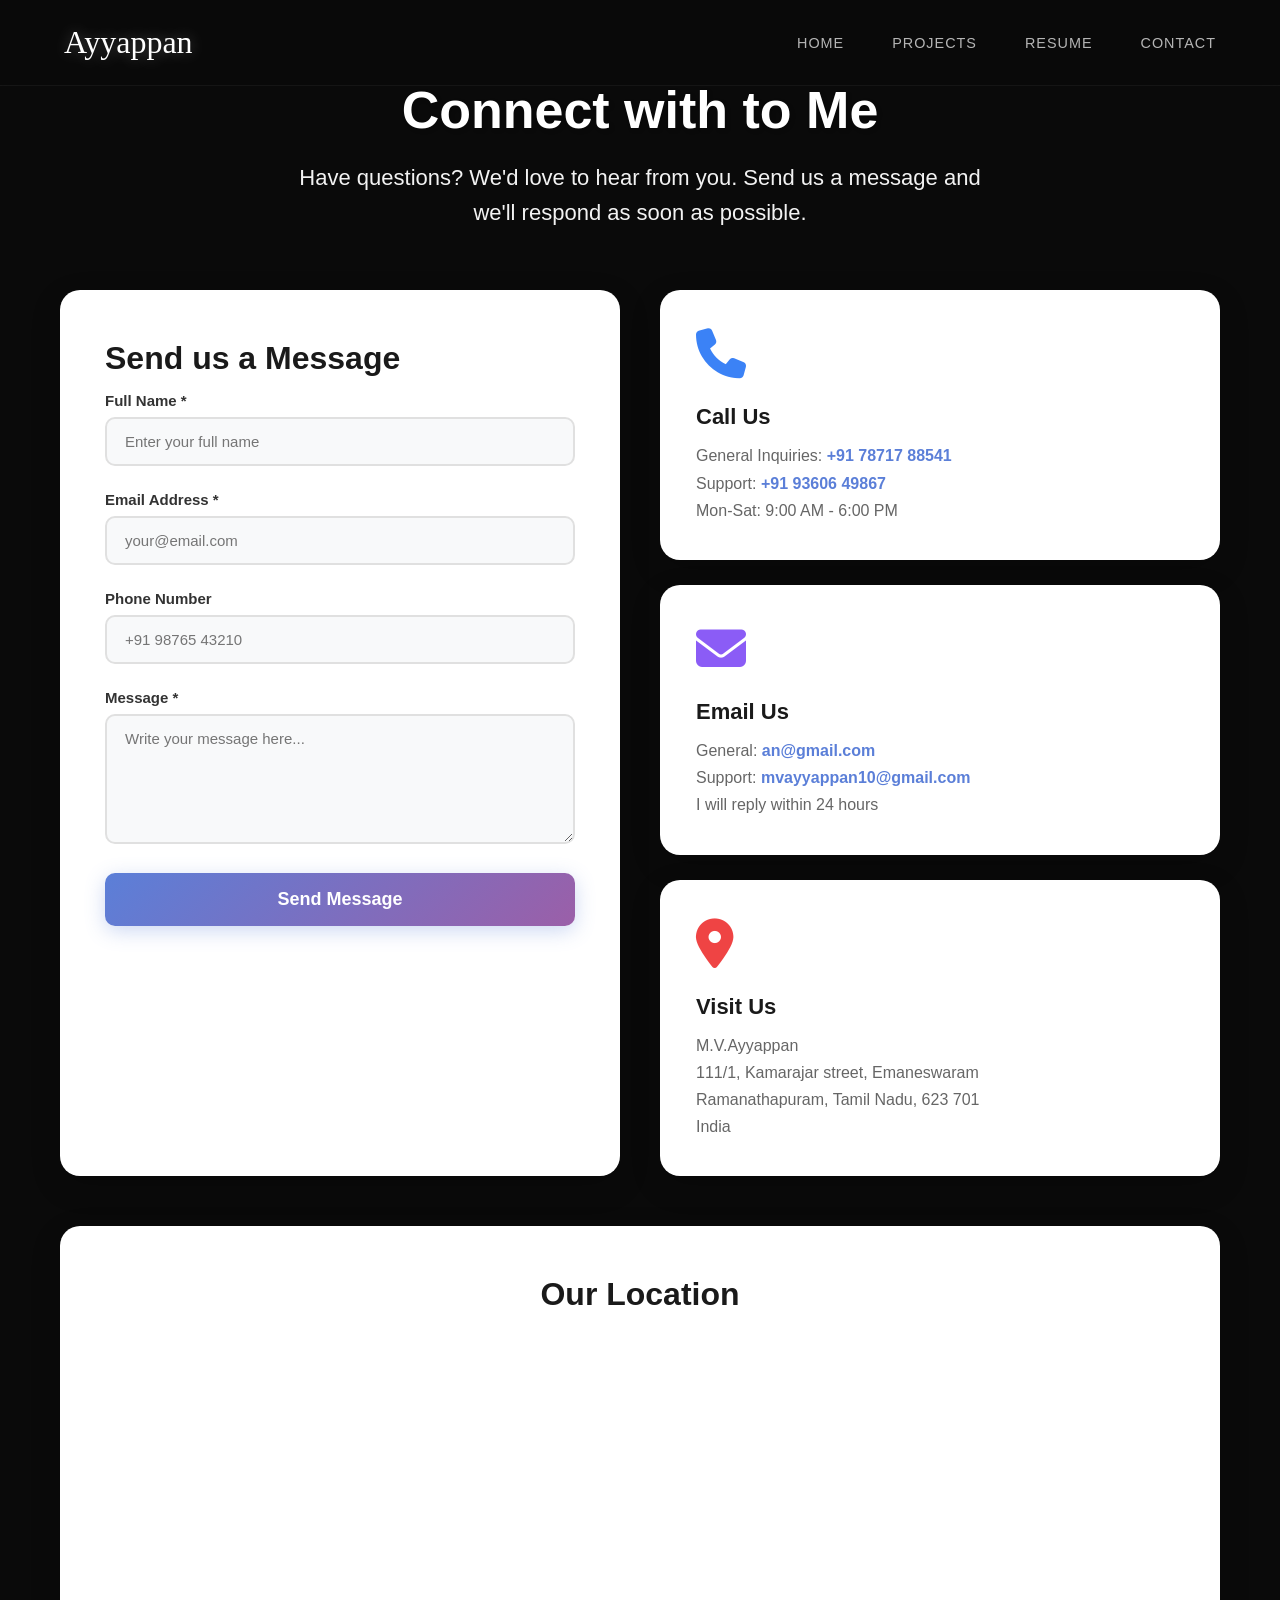
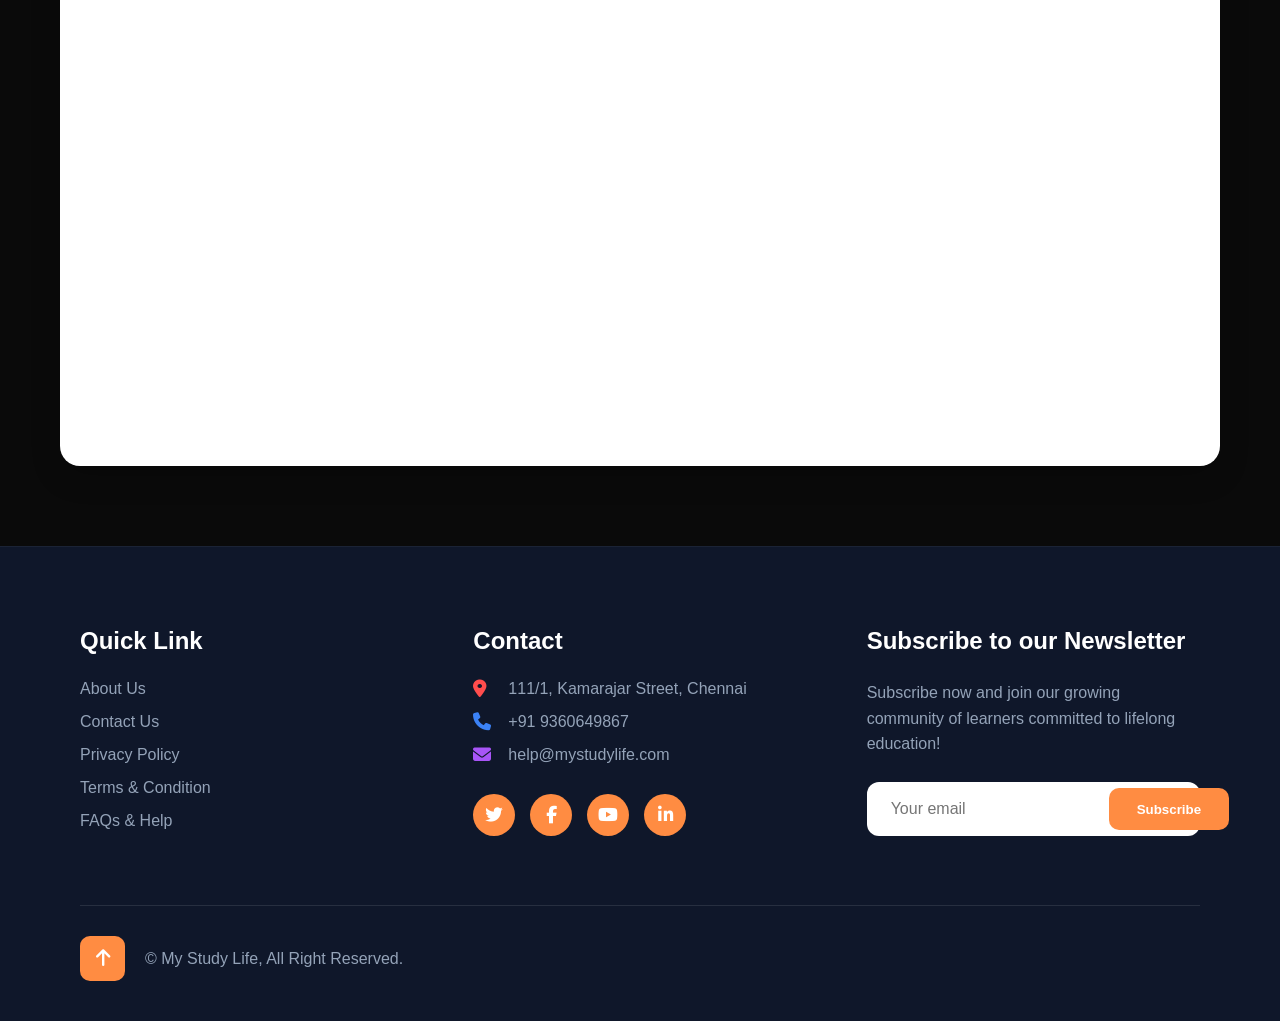
==== pages/contactus.html @ 38d7a279 "first commit" ====
<!DOCTYPE html>
<html lang="en">

<head>
    <meta charset="UTF-8" />
    <meta name="viewport" content="width=device-width, initial-scale=1.0" />
    <title>Contact | Ayyappan</title>
    <link rel="stylesheet" href="../css/style.css">
    <link rel="stylesheet" href="../css/contact.css">
    <link rel="stylesheet" href="https://cdnjs.cloudflare.com/ajax/libs/font-awesome/6.4.2/css/all.min.css">
</head>

<body>
    <nav class="navbar">
        <div class="nav-logo">Ayyappan</div>
        <ul class="nav-links">
            <li><a href="../index.html">Home</a></li>
            <li><a href="projects.html">Projects</a></li>
            <li><a href="resume.html">Resume</a></li>
            <li><a href="contactus.html">Contact</a></li>
        </ul>
    </nav>


    <section class="hero-section">
        <h1>Connect with to Me</h1>
        <p>Have questions? We'd love to hear from you. Send us a message and we'll respond as soon as possible.</p>
    </section>


    <div class="container">

        <div class="contact-grid">

            <div class="contact-form-section">
                <h2 class="form-title">Send us a Message</h2>


                <div id="alertBox" class="alert"></div>

                <form id="contactForm">
                    <div class="form-group">
                        <label>Full Name *</label>
                        <input type="text" id="name" placeholder="Enter your full name" required>
                    </div>

                    <div class="form-group">
                        <label>Email Address *</label>
                        <input type="email" id="email" placeholder="your@email.com" required>
                    </div>

                    <div class="form-group">
                        <label>Phone Number</label>
                        <input type="tel" id="phone" placeholder="+91 98765 43210">
                    </div>

                    <div class="form-group">
                        <label>Message *</label>
                        <textarea id="message" placeholder="Write your message here..." required></textarea>
                    </div>

                    <button type="submit" class="submit-btn">Send Message</button>
                </form>
            </div>


            <div class="contact-info-section">
                <div class="info-card">
                    <span class="info-icon"><i class="fa-solid fa-phone"></i></span>
                    <h3 class="info-title">Call Us</h3>
                    <div class="info-details">
                        <p>General Inquiries: <a href="tel:+919876543210">+91 78717 88541</a></p>
                        <p>Support: <a href="tel:+919876543211">+91 93606 49867</a></p>
                        <p>Mon-Sat: 9:00 AM - 6:00 PM</p>
                    </div>
                </div>

                <div class="info-card">
                    <span class="info-icon"><i class="fa-solid fa-envelope"></i></span>
                    <h3 class="info-title">Email Us</h3>
                    <div class="info-details">
                        <p>General: <a href="mailto:info@mystudylife.com">an@gmail.com</a></p>
                        <p>Support: <a href="mailto:support@mystudylife.com">mvayyappan10@gmail.com</a></p>
                        <p>I will reply within 24 hours</p>
                    </div>
                </div>

                <div class="info-card">
                    <span class="info-icon"><i class="fa-solid fa-location-dot"></i></span>
                    <h3 class="info-title">Visit Us</h3>
                    <div class="info-details">
                        <p>M.V.Ayyappan</p>
                        <p>111/1, Kamarajar street, Emaneswaram</p>
                        <p>Ramanathapuram, Tamil Nadu, 623 701</p>
                        <p>India</p>

                    </div>
                </div>
            </div>
        </div>


        <div class="map-section">
            <h2 class="map-title">Our Location</h2>
            <div class="mapouter">
                <div class="gmap_canvas"><iframe class="gmap_iframe" width="100%" frameborder="0" scrolling="no"
                        marginheight="0" marginwidth="0"
                        src="https://maps.google.com/maps?width=1233&amp;height=673&amp;hl=en&amp;q=paramakudi&amp;t=&amp;z=11&amp;ie=UTF8&amp;iwloc=B&amp;output=embed"></iframe><a
                        href="https://nicemail.cc">nicemail</a></div>
                <style>
                    .mapouter {
                        position: relative;
                        text-align: right;
                        width: 100%;
                        height: 673px;
                    }

                    .gmap_canvas {
                        overflow: hidden;
                        background: none !important;
                        width: 100%;
                        height: 673px;
                    }

                    .gmap_iframe {
                        height: 673px !important;
                    }
                </style>
            </div>
        </div>


    </div>
    </div>


    <footer class="main-footer">
        <div class="footer-container">
            <div class="footer-main-grid">
                <div class="footer-column">
                    <h3>Quick Link</h3>
                    <ul>
                        <li><a href="../index.html#about">About Us</a></li>
                        <li><a href="contactus.html">Contact Us</a></li>
                        <li><a href="#">Privacy Policy</a></li>
                        <li><a href="#">Terms & Condition</a></li>
                        <li><a href="faq.html">FAQs & Help</a></li>
                    </ul>
                </div>

                <div class="footer-column">
                    <h3>Contact</h3>
                    <div class="contact-info">
                        <div><i class="fa-solid fa-location-dot"></i> 111/1, Kamarajar Street, Chennai</div>
                        <div><i class="fa-solid fa-phone"></i> +91 9360649867</div>
                        <div><i class="fa-solid fa-envelope"></i> help@mystudylife.com</div>
                    </div>
                    <div class="social-icons-footer">
                        <a href="#"><i class="fa-brands fa-twitter"></i></a>
                        <a href="#"><i class="fa-brands fa-facebook-f"></i></a>
                        <a href="#"><i class="fa-brands fa-youtube"></i></a>
                        <a href="#"><i class="fa-brands fa-linkedin-in"></i></a>
                    </div>
                </div>

                <div class="footer-column">
                    <h3>Subscribe to our Newsletter</h3>
                    <div class="newsletter-box">
                        <p>Subscribe now and join our growing community of learners committed to lifelong education!</p>
                        <form class="newsletter-form">
                            <input type="email" placeholder="Your email" required>
                            <button type="submit">Subscribe</button>
                        </form>
                    </div>
                </div>
            </div>
        </div>

        <div class="footer-container">
            <div class="footer-bottom">
                <button class="back-to-top" onclick="window.scrollTo({top: 0, behavior: 'smooth'})">
                    <i class="fa-solid fa-arrow-up"></i>
                </button>
                <div class="copyright">
                    &copy; My Study Life, All Right Reserved.
                </div>
            </div>
        </div>
    </footer>
</body>

</html>
---- css/style.css ----
* {
    margin: 0;
    padding: 0;
    box-sizing: border-box;
}

body {
    background-color: #0a0a0a;
    color: #ffffff;
    font-family: 'Outfit', sans-serif;
    overflow-x: hidden;
    overflow-y: auto;
    min-height: 100vh;
}

.navbar {
    position: fixed;
    top: 0;
    left: 0;
    width: 100%;
    display: flex;
    justify-content: space-between;
    align-items: center;
    padding: 1.5rem 4rem;
    z-index: 100;
    background: rgba(10, 10, 10, 0.3);
    backdrop-filter: blur(10px);
    -webkit-backdrop-filter: blur(10px);
    border-bottom: 1px solid rgba(255, 255, 255, 0.05);
}

.nav-logo {
    font-family: 'Pacifico', cursive;
    font-size: 2rem;
    font-weight: 400;
    color: #ffffff;
    text-shadow: 0 0 15px rgba(255, 255, 255, 0.3);
}

.nav-links {
    display: flex;
    list-style: none;
    gap: 3rem;
}

.nav-links a {
    text-decoration: none;
    color: rgba(255, 255, 255, 0.7);
    font-size: 0.9rem;
    font-weight: 400;
    letter-spacing: 1px;
    text-transform: uppercase;
    transition: all 0.3s ease;
}

.nav-links a:hover {
    color: #ffffff;
    text-shadow: 0 0 10px rgba(255, 255, 255, 0.5);
}

/* Video Background */
.video-container {
    position: fixed;
    top: 0;
    left: 0;
    width: 100%;
    height: 100%;
    z-index: -1;
    overflow: hidden;
}

#bg-video {
    position: absolute;
    top: 50%;
    left: 50%;
    transform: translate(-50%, -50%);
    min-width: 100%;
    min-height: 100%;
    width: auto;
    height: auto;
    object-fit: cover;
}

.overlay {
    position: absolute;
    top: 0;
    left: 0;
    width: 100%;
    height: 100%;
    background: radial-gradient(circle, transparent 20%, #0a0a0a 100%),
        rgba(0, 0, 0, 0.4);
}

/* Content */
.content {
    position: relative;
    z-index: 10;
    width: 100%;
}

.hero {
    min-height: 100vh;
    display: flex;
    flex-direction: column;
    justify-content: center;
    align-items: center;
    text-align: center;
    padding: 2rem;
    opacity: 0;
    transform: translateY(30px);
    animation: fadeInUp 1.2s cubic-bezier(0.2, 0.8, 0.2, 1) forwards;
}

.name {
    font-family: 'Playfair Display', serif;
    font-size: 6rem;
    font-weight: 700;
    letter-spacing: -2px;
    margin-bottom: 0.5rem;
    background: linear-gradient(to bottom, #ffffff, #aaaaaa);
    -webkit-background-clip: text;
    background-clip: text;
    -webkit-text-fill-color: transparent;
    text-shadow: 0 10px 30px rgba(0, 0, 0, 0.5);
}

.role {
    font-size: 1.2rem;
    text-transform: uppercase;
    letter-spacing: 5px;
    margin-bottom: 3rem;
    color: #00d4ff;
    font-weight: 300;
    opacity: 0.8;
}

.info-card {
    background: rgba(255, 255, 255, 0.05);
    backdrop-filter: blur(15px);
    -webkit-backdrop-filter: blur(15px);
    border: 1px solid rgba(255, 255, 255, 0.1);
    padding: 2.5rem;
    border-radius: 24px;
    box-shadow: 0 20px 50px rgba(0, 0, 0, 0.3);
    border-top: 1px solid rgba(255, 255, 255, 0.2);
    animation: float 6s ease-in-out infinite;
}

.description {
    font-size: 1.1rem;
    line-height: 1.8;
    color: rgba(255, 255, 255, 0.8);
    margin-bottom: 2rem;
}

/* Buttons */
.cta-buttons {
    display: flex;
    gap: 1.5rem;
    justify-content: center;
}

.btn {
    text-decoration: none;
    padding: 1rem 2rem;
    border-radius: 50px;
    font-weight: 600;
    font-size: 0.9rem;
    letter-spacing: 1px;
    transition: all 0.4s cubic-bezier(0.2, 0.8, 0.2, 1);
    position: relative;
    overflow: hidden;
}

.btn-primary {
    background: #ffffff;
    color: #0a0a0a;
}

.btn-primary:hover {
    transform: scale(1.05);
    box-shadow: 0 0 30px rgba(255, 255, 255, 0.4);
}

.btn-secondary {
    border: 1px solid rgba(255, 255, 255, 0.1);
    color: #ffffff;
    background: rgba(255, 255, 255, 0.05);
}

.btn-secondary:hover {
    background: #ffffff;
    color: #0a0a0a;
    transform: scale(1.05);
}

/* Scroll Indicator */
.scroll-indicator {
    position: absolute;
    bottom: 2rem;
    left: 50%;
    transform: translateX(-50%);
    opacity: 0.6;
}

.mouse {
    width: 30px;
    height: 50px;
    border: 2px solid #ffffff;
    border-radius: 20px;
    position: relative;
}

.mouse::before {
    content: '';
    width: 4px;
    height: 8px;
    background: #ffffff;
    position: absolute;
    left: 50%;
    top: 10px;
    transform: translateX(-50%);
    border-radius: 2px;
    animation: scroll 2s infinite;
}

footer {
    background: #0f172a;
    border-top: 1px solid rgba(255, 255, 255, 0.05);
    color: white;
    padding: 80px 0 40px;
    z-index: 10;
    position: relative;
    font-family: 'Outfit', sans-serif;
}

.footer-container {
    max-width: 1200px;
    margin: 0 auto;
    padding: 0 40px;
}

.footer-main-grid {
    display: grid;
    grid-template-columns: repeat(auto-fit, minmax(280px, 1fr));
    gap: 60px;
    margin-bottom: 60px;
}

.footer-column h3 {
    font-size: 24px;
    font-weight: 700;
    margin-bottom: 25px;
    color: white;
    position: relative;
}

.footer-column ul {
    list-style: none;
    padding: 0;
}

.footer-column ul li {
    margin-bottom: 15px;
}

.footer-column ul li a {
    color: #94a3b8;
    text-decoration: none;
    transition: color 0.3s;
    font-size: 16px;
}

.footer-column ul li a:hover {
    color: white;
}

.contact-info {
    display: grid;
    gap: 15px;
    color: #94a3b8;
}

.contact-info div {
    display: flex;
    align-items: center;
    gap: 15px;
    font-size: 16px;
}

.contact-info i {
    width: 20px;
    font-size: 18px;
}

.contact-info .fa-location-dot {
    color: #ff4d4d;
}

.contact-info .fa-phone {
    color: #3b82f6;
}

.contact-info .fa-envelope {
    color: #a855f7;
}

.social-icons-footer {
    display: flex;
    gap: 15px;
    margin-top: 30px;
}

.social-icons-footer a {
    width: 42px;
    height: 42px;
    background: #ff8c42;
    border-radius: 50%;
    display: flex;
    align-items: center;
    justify-content: center;
    color: white;
    text-decoration: none;
    transition: all 0.3s ease;
    font-size: 1.1rem;
}

.social-icons-footer a:hover {
    transform: translateY(-5px);
    background: #e67e3a;
    color: #ffffff;
}

.newsletter-box p {
    color: #94a3b8;
    margin-bottom: 25px;
    line-height: 1.6;
    font-size: 16px;
}

.newsletter-form {
    display: flex;
    background: #ffffff;
    padding: 6px;
    border-radius: 12px;
    max-width: 420px;
}

.newsletter-form input {
    flex: 1;
    border: none;
    padding: 12px 18px;
    font-size: 1rem;
    outline: none;
    background: transparent;
    color: #333333;
}

.newsletter-form button {
    background-color: #ff8c42;
    color: #ffffff;
    border: none;
    padding: 12px 28px;
    font-weight: 700;
    cursor: pointer;
    border-radius: 10px;
    transition: all 0.3s ease;
}

.newsletter-form button:hover {
    background-color: #ff7b25;
}

.footer-bottom {
    border-top: 1px solid rgba(255, 255, 255, 0.1);
    margin-top: 60px;
    padding-top: 30px;
    display: flex;
    align-items: center;
    gap: 20px;
}

.back-to-top {
    width: 45px;
    height: 45px;
    background-color: #ff8c42;
    color: white;
    border: none;
    border-radius: 10px;
    display: flex;
    align-items: center;
    justify-content: center;
    cursor: pointer;
    font-size: 1.2rem;
    transition: all 0.3s ease;
}

.back-to-top:hover {
    transform: translateY(-5px);
    background-color: #ff7b25;
}

.copyright {
    color: #94a3b8;
    font-size: 16px;
    font-weight: 500;
}


@keyframes fadeInUp {
    to {
        opacity: 1;
        transform: translateY(0);
    }
}

@keyframes float {

    0%,
    100% {
        transform: translateY(0);
    }

    50% {
        transform: translateY(-15px);
    }
}

@keyframes scroll {
    0% {
        opacity: 1;
        transform: translate(-50%, 0);
    }

    100% {
        opacity: 0;
        transform: translate(-50%, 20px);
    }
}

/* Responsiveness */
@media (max-width: 768px) {
    .name {
        font-size: 4rem;
    }

    .role {
        font-size: 0.9rem;
        letter-spacing: 3px;
    }

    .content {
        padding: 1rem;
    }

    .info-card {
        padding: 1.5rem;
    }

    .cta-buttons {
        flex-direction: column;
        gap: 1rem;
    }
}

/* About Section */
.about-section {
    padding: 100px 0;
    position: relative;
    z-index: 10;
}

.about-grid {
    display: grid;
    grid-template-columns: 1.2fr 1fr;
    gap: 60px;
    align-items: center;
    text-align: left;
    animation: fadeInUp 1.2s cubic-bezier(0.2, 0.8, 0.2, 1) forwards;
}

.about-text .section-title {
    font-family: 'Playfair Display', serif;
    font-size: 3rem;
    margin-bottom: 2rem;
    color: #ffffff;
    position: relative;
    display: inline-block;
}

.about-text .section-title::after {
    content: '';
    position: absolute;
    bottom: -10px;
    left: 0;
    width: 60px;
    height: 4px;
    background: #00d4ff;
    border-radius: 2px;
}

.about-text .description {
    font-size: 1.1rem;
    margin-bottom: 1.5rem;
    color: rgba(255, 255, 255, 0.8);
    line-height: 1.8;
}

.about-photo {
    display: flex;
    justify-content: center;
}

.about-photo .profile-img {
    width: 100%;
    max-width: 400px;
    border-radius: 24px;
    box-shadow: 0 20px 50px rgba(0, 0, 0, 0.4);
    border: 1px solid rgba(255, 255, 255, 0.1);
    transition: transform 0.5s ease;
}

.about-photo .profile-img:hover {
    transform: translateY(-10px) scale(1.02);
}

@media (max-width: 968px) {
    .about-grid {
        grid-template-columns: 1fr;
        text-align: center;
        gap: 40px;
    }

    .about-text .section-title::after {
        left: 50%;
        transform: translateX(-50%);
    }

    .about-photo {
        order: -1;
    }

    .about-text .description {
        font-size: 1rem;
    }
}

/* Skills Section */
.skills-section {
    padding: 100px 0;
    position: relative;
    z-index: 10;
}

.skills-section .section-title {
    font-family: 'Playfair Display', serif;
    font-size: 3rem;
    margin-bottom: 3rem;
    color: #ffffff;
    position: relative;
    display: block;
    text-align: center;
}

.skills-section .section-title::after {
    content: '';
    position: absolute;
    bottom: -10px;
    left: 50%;
    transform: translateX(-50%);
    width: 60px;
    height: 4px;
    background: #00d4ff;
    border-radius: 2px;
}

.skills-grid {
    display: grid;
    grid-template-columns: repeat(auto-fit, minmax(250px, 1fr));
    gap: 30px;
    margin-top: 2rem;
}

.skill-category-card {
    text-align: center;
    transition: transform 0.4s ease, border-color 0.4s ease;
    padding: 2.5rem 1.5rem !important;
}

.skill-category-card:hover {
    transform: translateY(-10px);
    border-color: rgba(0, 212, 255, 0.3);
}

.category-icon {
    font-size: 2.5rem;
    color: #00d4ff;
    margin-bottom: 1.5rem;
    text-shadow: 0 0 20px rgba(0, 212, 255, 0.4);
}

.skill-category-card h3 {
    font-size: 1.5rem;
    margin-bottom: 2rem;
    color: #ffffff;
    font-weight: 600;
}

.skill-list {
    list-style: none;
    padding: 0;
    text-align: left;
    display: inline-block;
}

.skill-list li {
    margin-bottom: 1.2rem;
    display: flex;
    align-items: center;
    gap: 12px;
    font-size: 1.1rem;
    color: rgba(255, 255, 255, 0.9);
}

.skill-list li i {
    font-size: 1.4rem;
    color: #00d4ff;
    width: 25px;
    text-align: center;
}

.skill-list li span {
    font-weight: 500;
}

@media (max-width: 768px) {
    .skills-grid {
        grid-template-columns: 1fr;
    }

    .skills-section .section-title {
        font-size: 2.5rem;
    }
}

/* Education Section */
.education-section {
    padding: 100px 0;
    position: relative;
    z-index: 10;
}

.education-section .section-title {
    font-family: 'Playfair Display', serif;
    font-size: 3rem;
    margin-bottom: 4rem;
    color: #ffffff;
    position: relative;
    display: block;
    text-align: center;
}

.education-section .section-title::after {
    content: '';
    position: absolute;
    bottom: -10px;
    left: 50%;
    transform: translateX(-50%);
    width: 60px;
    height: 4px;
    background: #00d4ff;
    border-radius: 2px;
}

.education-grid {
    display: grid;
    grid-template-columns: repeat(auto-fit, minmax(400px, 1fr));
    gap: 30px;
    margin-top: 2rem;
}

.edu-card {
    position: relative;
    height: 350px;
    border-radius: 24px;
    overflow: hidden;
    display: flex;
    flex-direction: column;
    justify-content: flex-end;
    padding: 2.5rem;
    transition: all 0.5s cubic-bezier(0.4, 0, 0.2, 1);
    background-size: cover;
    background-position: center;
    border: 1px solid rgba(255, 255, 255, 0.1);
    cursor: default;
}

.edu-card::before {
    content: '';
    position: absolute;
    top: 0;
    left: 0;
    width: 100%;
    height: 100%;
    background: linear-gradient(to bottom, transparent 20%, rgba(0, 0, 0, 0.9) 100%),
        rgba(0, 0, 0, 0.4);
    z-index: 2;
    transition: background 0.5s ease;
}

.edu-card:hover {
    transform: translateY(-10px) scale(1.02);
    border-color: rgba(0, 212, 255, 0.4);
    box-shadow: 0 20px 40px rgba(0, 0, 0, 0.6);
}

.edu-card:hover::before {
    background: linear-gradient(to bottom, transparent 20%, rgba(0, 0, 0, 0.95) 100%),
        rgba(0, 0, 0, 0.2);
}

.edu-content {
    position: relative;
    z-index: 2;
}

.edu-date {
    display: flex;
    align-items: center;
    gap: 8px;
    font-size: 0.9rem;
    color: #00d4ff;
    font-weight: 600;
    margin-bottom: 0.8rem;
    letter-spacing: 1px;
}

.edu-title {
    font-size: 1.4rem;
    font-weight: 700;
    color: #ffffff;
    margin-bottom: 1rem;
    line-height: 1.3;
}

.edu-location {
    display: flex;
    align-items: center;
    gap: 8px;
    font-size: 0.85rem;
    color: rgba(255, 255, 255, 0.7);
    font-style: normal;
}

.edu-location i {
    color: #00d4ff;
}

@media (max-width: 768px) {
    .education-grid {
        grid-template-columns: 1fr;
    }

    .edu-card {
        height: 220px;
        padding: 1.5rem;
    }

    .edu-title {
        font-size: 1.2rem;
    }
}
---- css/contact.css ----
* {
  margin: 0;
  padding: 0;
  box-sizing: border-box;
}

body {
  font-family: "Segoe UI", Tahoma, Geneva, Verdana, sans-serif;
  min-height: 100vh;
}


.hero-section {
  text-align: center;
  padding: 80px 20px 60px;
  color: white;
}

.hero-section h1 {
  font-size: 52px;
  font-weight: 800;
  margin-bottom: 20px;
  text-shadow: 2px 2px 4px rgba(0, 0, 0, 0.2);
}

.hero-section p {
  font-size: 22px;
  opacity: 0.95;
  max-width: 700px;
  margin: 0 auto;
  line-height: 1.6;
}


.container {
  max-width: 1200px;
  margin: 0 auto;
  padding: 0 20px 80px;
}

.contact-grid {
  display: grid;
  grid-template-columns: 1fr 1fr;
  gap: 40px;
  margin-bottom: 50px;
}


.contact-form-section {
  background: white;
  border-radius: 20px;
  padding: 50px 45px;
  box-shadow: 0 10px 30px rgba(0, 0, 0, 0.2);
}

.form-title {
  font-size: 32px;
  font-weight: 700;
  color: #1a1a1a;
  margin-bottom: 15px;
}

.form-subtitle {
  font-size: 16px;
  color: #666;
  margin-bottom: 35px;
  line-height: 1.6;
}

.form-group {
  margin-bottom: 25px;
}

.form-group label {
  display: block;
  font-size: 15px;
  font-weight: 600;
  color: #333;
  margin-bottom: 8px;
}

.form-group input,
.form-group select,
.form-group textarea {
  width: 100%;
  padding: 14px 18px;
  background: #f8f9fa;
  border: 2px solid #e0e0e0;
  border-radius: 10px;
  font-size: 15px;
  color: #333;
  font-family: "Segoe UI", Tahoma, Geneva, Verdana, sans-serif;
  transition: all 0.3s;
}

.form-group input:focus,
.form-group select:focus,
.form-group textarea:focus {
  outline: none;
  border-color: #5b7fd8;
  background: white;
  box-shadow: 0 0 0 4px rgba(91, 127, 216, 0.1);
}

.form-group textarea {
  resize: vertical;
  min-height: 130px;
}

.submit-btn {
  width: 100%;
  padding: 16px;
  background: linear-gradient(135deg, #5b7fd8, #9b5fa8);
  color: white;
  border: none;
  border-radius: 10px;
  font-size: 18px;
  font-weight: 700;
  cursor: pointer;
  transition: all 0.3s;
  box-shadow: 0 5px 20px rgba(91, 127, 216, 0.3);
}

.submit-btn:hover {
  transform: translateY(-2px);
  box-shadow: 0 8px 25px rgba(91, 127, 216, 0.4);
}

.alert {
  padding: 14px 18px;
  border-radius: 10px;
  margin-bottom: 20px;
  font-size: 15px;
  display: none;
}

.alert.success {
  background: #d4edda;
  color: #155724;
  border: 1px solid #c3e6cb;
}

.alert.error {
  background: #f8d7da;
  color: #721c24;
  border: 1px solid #f5c6cb;
}


.contact-info-section {
  display: flex;
  flex-direction: column;
  gap: 25px;
}

.info-card {
  background: white;
  border-radius: 20px;
  padding: 35px;
  box-shadow: 0 10px 30px rgba(0, 0, 0, 0.2);
  transition: transform 0.3s;
}

.info-card:hover {
  transform: translateY(-5px);
}

.info-icon {
  font-size: 50px;
  margin-bottom: 20px;
  display: block;
}

.fa-phone {
  color: #3b82f6;
}

.fa-envelope {
  color: #8b5cf6;
}

.fa-location-dot {
  color: #ef4444;
}

.info-title {
  font-size: 22px;
  font-weight: 700;
  color: #1a1a1a;
  margin-bottom: 12px;
}

.info-details {
  font-size: 16px;
  color: #666;
  line-height: 1.7;
}

.info-details a {
  color: #5b7fd8;
  text-decoration: none;
  font-weight: 600;
}

.info-details a:hover {
  text-decoration: underline;
}


.map-section {
  background: white;
  border-radius: 20px;
  padding: 50px;
  box-shadow: 0 10px 30px rgba(0, 0, 0, 0.2);
  text-align: center;
}

.map-title {
  font-size: 32px;
  font-weight: 700;
  color: #1a1a1a;
  margin-bottom: 30px;
}

.map-placeholder {
  width: 100%;
  height: 400px;
  background: #f8f9fa;
  border-radius: 15px;
  display: flex;
  align-items: center;
  justify-content: center;
  font-size: 80px;
  border: 2px dashed #e0e0e0;
}


.faq-section {
  background: white;
  border-radius: 20px;
  padding: 50px;
  margin-top: 50px;
  box-shadow: 0 10px 30px rgba(0, 0, 0, 0.2);
}

.faq-title {
  font-size: 32px;
  font-weight: 700;
  color: #1a1a1a;
  margin-bottom: 35px;
  text-align: center;
}

.faq-item {
  margin-bottom: 20px;
  border-bottom: 2px solid #f0f0f0;
  padding-bottom: 20px;
}

.faq-item:last-child {
  border-bottom: none;
}

.faq-question {
  font-size: 18px;
  font-weight: 700;
  color: #1a1a1a;
  margin-bottom: 12px;
  display: flex;
  align-items: center;
  gap: 12px;
}

.faq-answer {
  font-size: 16px;
  color: #666;
  line-height: 1.7;
  padding-left: 35px;
}


@media (max-width: 968px) {
  .hero-section p {
    font-size: 18px;
  }

  .contact-grid {
    grid-template-columns: 1fr;
  }

  .contact-form-section,
  .map-section,
  .faq-section {
    padding: 40px 30px;
  }

  .map-placeholder {
    height: 300px;
  }
}
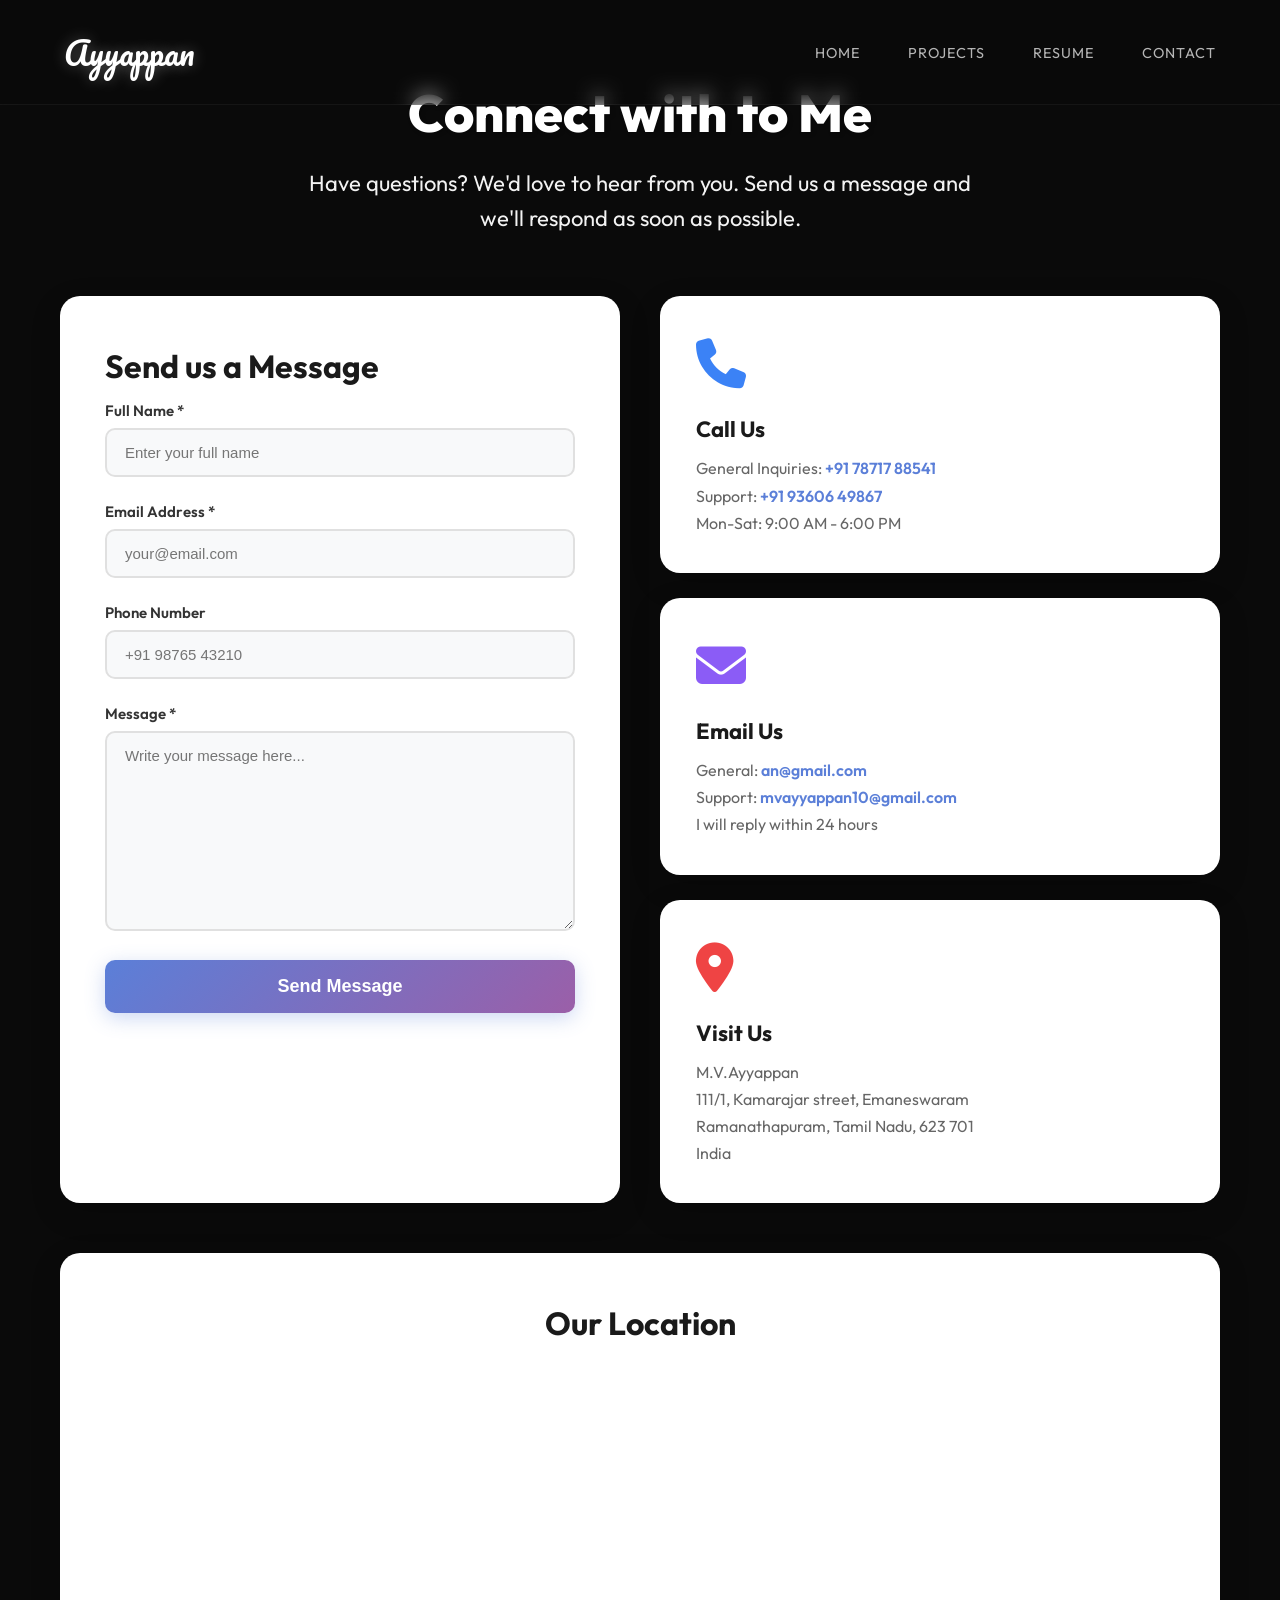
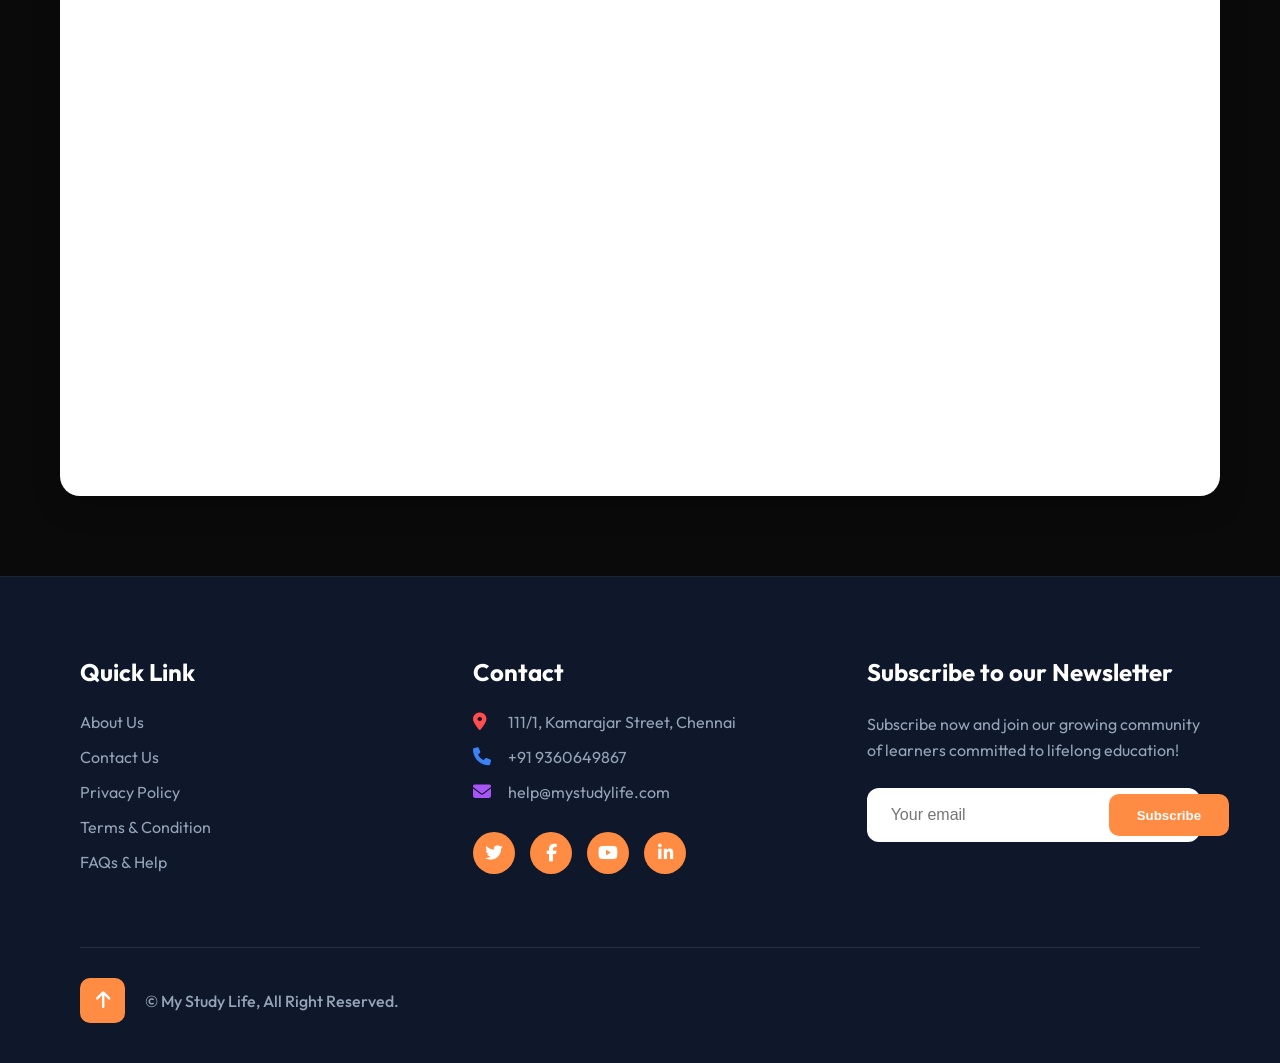
==== commit e168d3a5: "add my skils in index page" ====
--- a/pages/contactus.html
+++ b/pages/contactus.html
@@ -5,6 +5,12 @@
     <meta charset="UTF-8" />
     <meta name="viewport" content="width=device-width, initial-scale=1.0" />
     <title>Contact | Ayyappan</title>
+    <link rel="icon" href="../assets/Screenshot 2025-10-29 151646.png" type="image/x-icon">
+    <link rel="preconnect" href="https://fonts.googleapis.com">
+    <link rel="preconnect" href="https://fonts.gstatic.com" crossorigin>
+    <link
+        href="https://fonts.googleapis.com/css2?family=Outfit:wght@300;400;700&family=Playfair+Display:ital,wght@0,700;1,700&family=Pacifico&display=swap"
+        rel="stylesheet">
     <link rel="stylesheet" href="../css/style.css">
     <link rel="stylesheet" href="../css/contact.css">
     <link rel="stylesheet" href="https://cdnjs.cloudflare.com/ajax/libs/font-awesome/6.4.2/css/all.min.css">
@@ -144,7 +150,7 @@
                         <li><a href="contactus.html">Contact Us</a></li>
                         <li><a href="#">Privacy Policy</a></li>
                         <li><a href="#">Terms & Condition</a></li>
-                        <li><a href="faq.html">FAQs & Help</a></li>
+                        <li><a href="#">FAQs & Help</a></li>
                     </ul>
                 </div>
 
--- a/css/contact.css
+++ b/css/contact.css
@@ -5,8 +5,18 @@
 }
 
 body {
-  font-family: "Segoe UI", Tahoma, Geneva, Verdana, sans-serif;
+  font-family: "Outfit", sans-serif;
+  background-color: #0a0a0a;
+  color: #ffffff;
   min-height: 100vh;
+}
+
+.nav-logo {
+  font-family: 'Pacifico', cursive;
+  font-size: 2rem;
+  font-weight: 400;
+  color: #ffffff;
+  text-shadow: 0 0 15px rgba(255, 255, 255, 0.3);
 }
 
 
@@ -104,7 +114,7 @@
 
 .form-group textarea {
   resize: vertical;
-  min-height: 130px;
+  min-height: 200px;
 }
 
 .submit-btn {
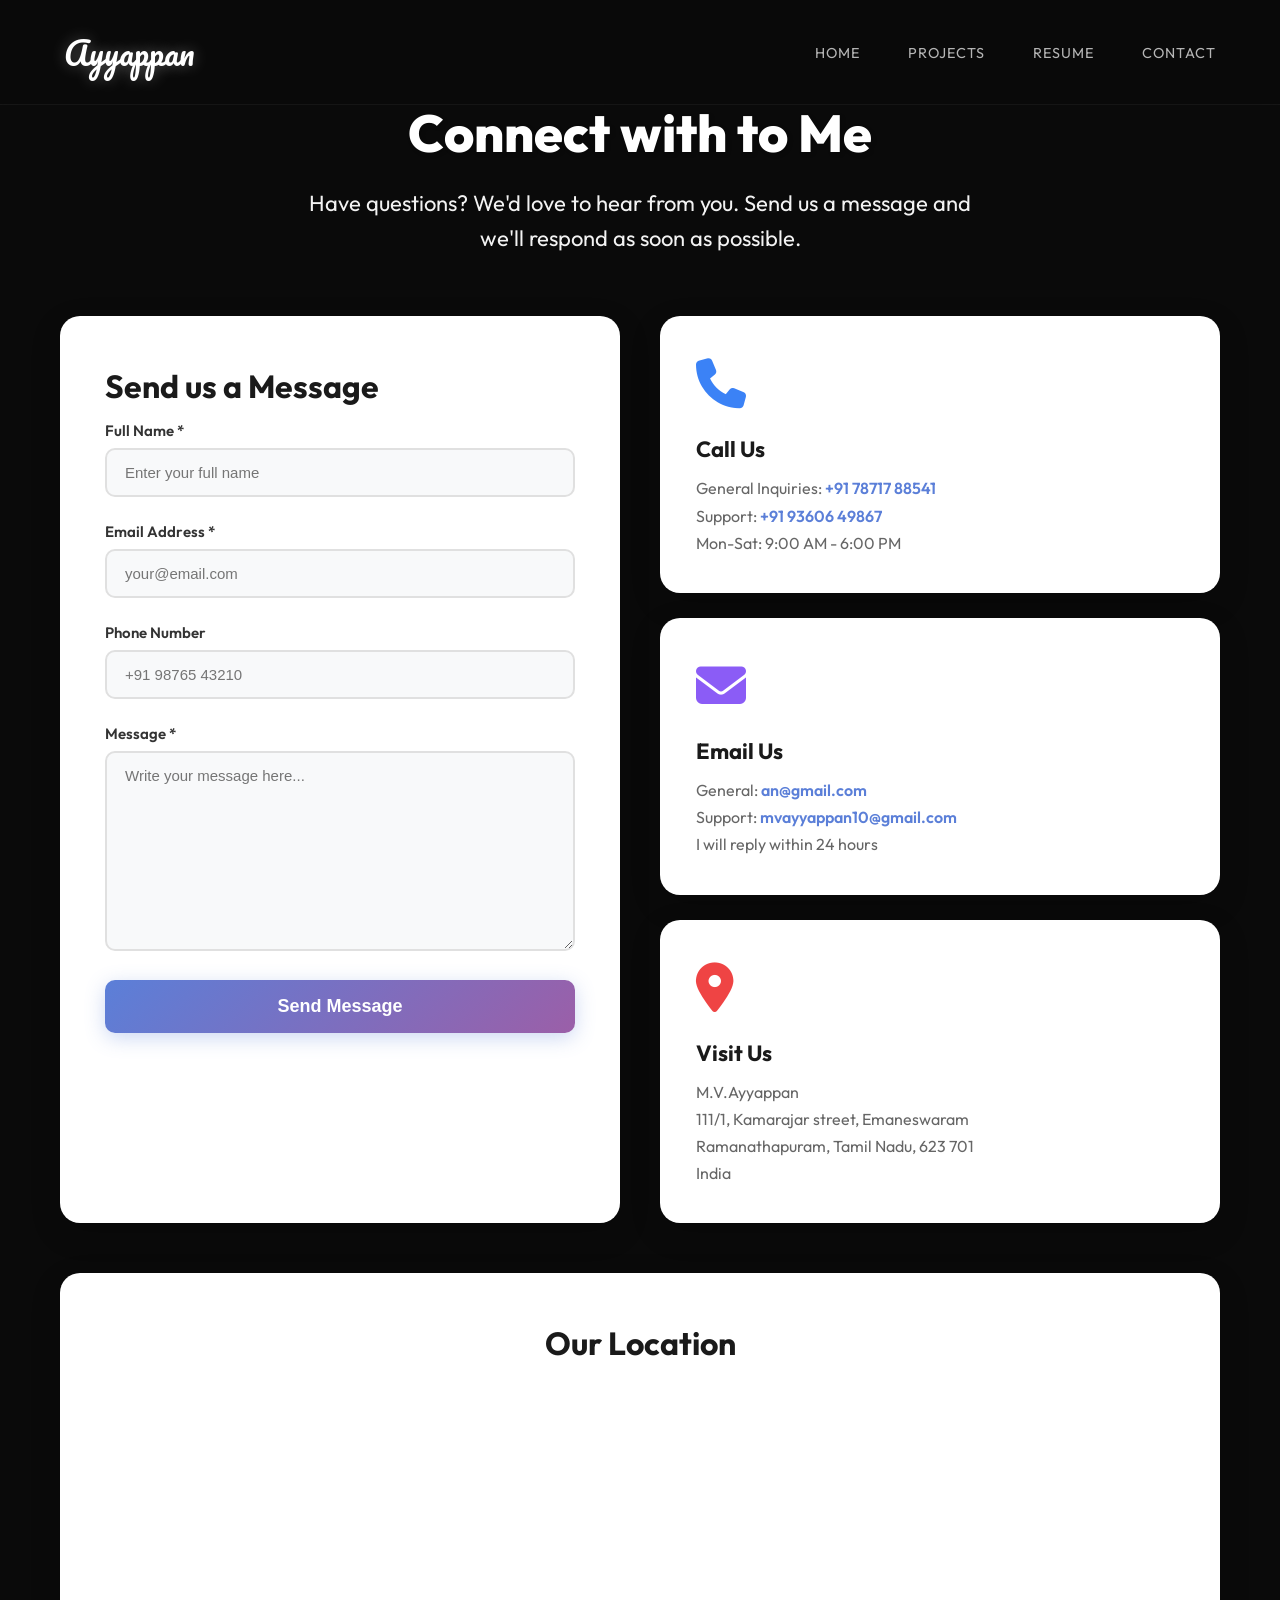
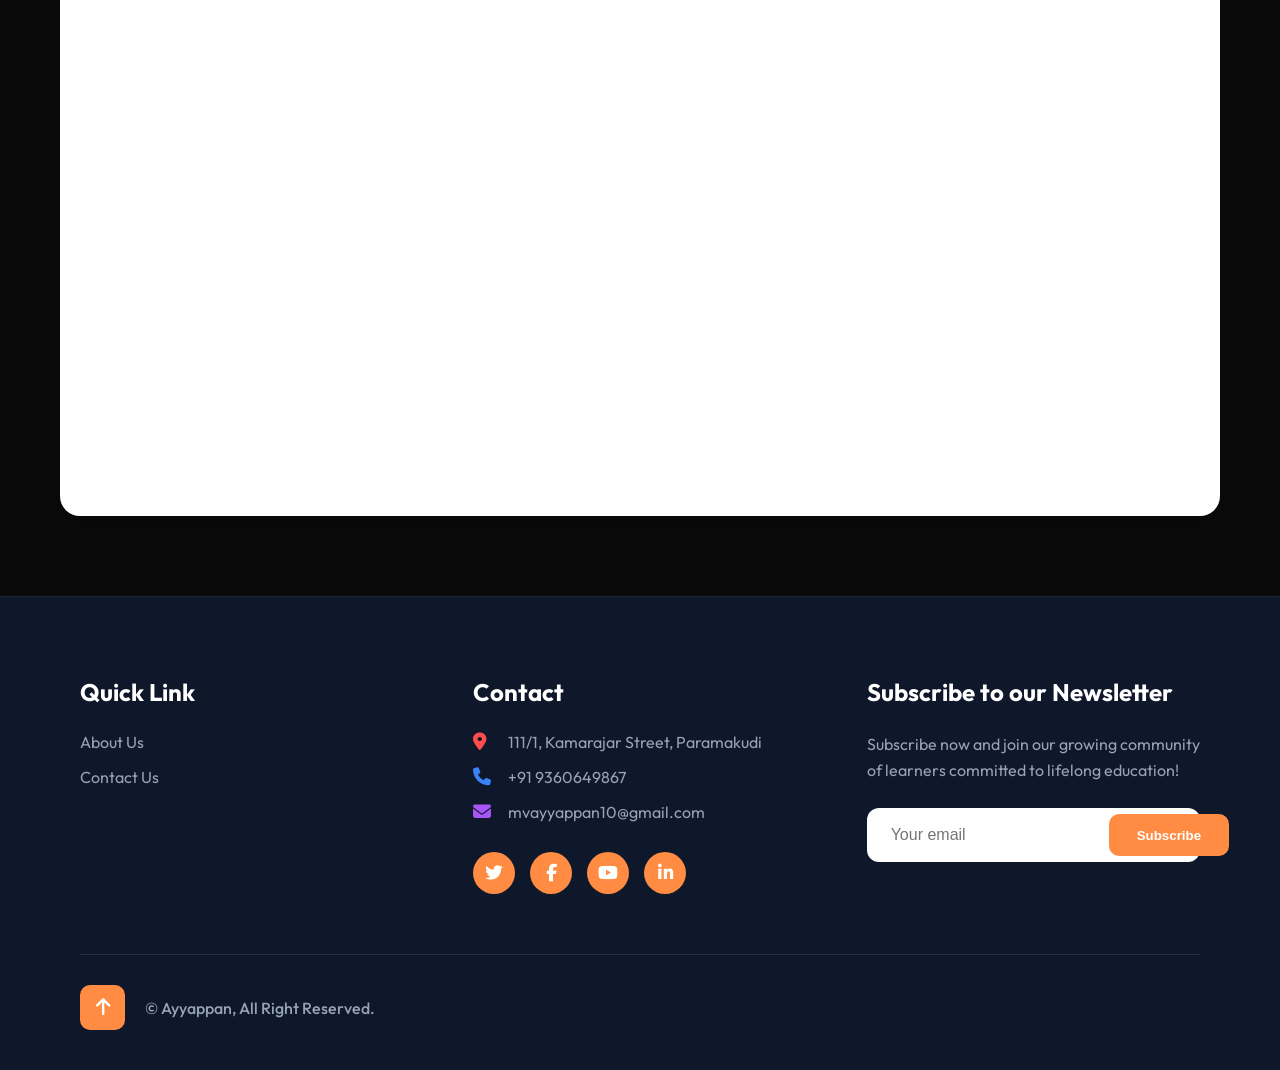
==== commit 7b12e992: "add sime links in projects page" ====
--- a/pages/contactus.html
+++ b/pages/contactus.html
@@ -139,7 +139,6 @@
     </div>
     </div>
 
-
     <footer class="main-footer">
         <div class="footer-container">
             <div class="footer-main-grid">
@@ -148,24 +147,21 @@
                     <ul>
                         <li><a href="../index.html#about">About Us</a></li>
                         <li><a href="contactus.html">Contact Us</a></li>
-                        <li><a href="#">Privacy Policy</a></li>
-                        <li><a href="#">Terms & Condition</a></li>
-                        <li><a href="#">FAQs & Help</a></li>
                     </ul>
                 </div>
 
                 <div class="footer-column">
                     <h3>Contact</h3>
                     <div class="contact-info">
-                        <div><i class="fa-solid fa-location-dot"></i> 111/1, Kamarajar Street, Chennai</div>
+                        <div><i class="fa-solid fa-location-dot"></i> 111/1, Kamarajar Street, Paramakudi</div>
                         <div><i class="fa-solid fa-phone"></i> +91 9360649867</div>
-                        <div><i class="fa-solid fa-envelope"></i> help@mystudylife.com</div>
+                        <div><i class="fa-solid fa-envelope"></i> mvayyappan10@gmail.com</div>
                     </div>
                     <div class="social-icons-footer">
-                        <a href="#"><i class="fa-brands fa-twitter"></i></a>
-                        <a href="#"><i class="fa-brands fa-facebook-f"></i></a>
-                        <a href="#"><i class="fa-brands fa-youtube"></i></a>
-                        <a href="#"><i class="fa-brands fa-linkedin-in"></i></a>
+                        <a href="https://x.com/home" target="_blank"><i class="fa-brands fa-twitter"></i></a>
+                        <a href="https://www.facebook.com/profile.php?id=100090205914232" target="_blank"><i class="fa-brands fa-facebook-f"></i></a>
+                        <a href="https://www.youtube.com/@MVAYYAPPAN"><i class="fa-brands fa-youtube"></i></a>
+                        <a href="https://www.linkedin.com/in/ayyappan-m-v-a6a048376/"   target="_blank"><i class="fa-brands fa-linkedin-in"></i></a>
                     </div>
                 </div>
 
@@ -188,7 +184,7 @@
                     <i class="fa-solid fa-arrow-up"></i>
                 </button>
                 <div class="copyright">
-                    &copy; My Study Life, All Right Reserved.
+                    &copy; Ayyappan, All Right Reserved.
                 </div>
             </div>
         </div>
--- a/css/style.css
+++ b/css/style.css
@@ -56,6 +56,79 @@
 .nav-links a:hover {
     color: #ffffff;
     text-shadow: 0 0 10px rgba(255, 255, 255, 0.5);
+}
+
+/* Hamburger Menu */
+.hamburger {
+    display: none;
+    flex-direction: column;
+    cursor: pointer;
+    gap: 6px;
+}
+
+.hamburger span {
+    width: 25px;
+    height: 3px;
+    background: #ffffff;
+    border-radius: 2px;
+    transition: all 0.3s ease;
+}
+
+.hamburger.active span:nth-child(1) {
+    transform: rotate(45deg) translate(10px, 10px);
+}
+
+.hamburger.active span:nth-child(2) {
+    opacity: 0;
+}
+
+.hamburger.active span:nth-child(3) {
+    transform: rotate(-45deg) translate(7px, -7px);
+}
+
+.hamburger.active+.nav-links {
+    display: flex;
+    flex-direction: column;
+}
+
+@media (max-width: 768px) {
+    .hamburger {
+        display: flex;
+    }
+
+    .nav-links {
+        position: absolute;
+        top: 100%;
+        left: 0;
+        width: 100%;
+        flex-direction: column;
+        background: rgba(10, 10, 10, 0.95);
+        border-bottom: 1px solid rgba(255, 255, 255, 0.1);
+        padding: 2rem 0;
+        gap: 0;
+        display: none;
+    }
+
+    .nav-links.active {
+        display: flex;
+    }
+
+    .nav-links li {
+        padding: 0.8rem 2rem;
+        border-bottom: 1px solid rgba(255, 255, 255, 0.05);
+    }
+
+    .nav-links a {
+        font-size: 0.85rem;
+    }
+
+    .navbar {
+        padding: 1rem 1.5rem;
+    }
+
+    .nav-logo {
+        font-size: 1.5rem;
+    }
 }
 
 /* Video Background */
@@ -463,6 +536,54 @@
     }
 }
 
+@media (max-width: 480px) {
+    .name {
+        font-size: 2.5rem;
+        font-weight: 700;
+        letter-spacing: 0px;
+        margin-bottom: 0.5rem;
+    }
+
+    .role {
+        font-size: 0.75rem;
+        letter-spacing: 2px;
+        margin-bottom: 1.5rem;
+    }
+
+    .hero {
+        padding: 1rem 0.5rem;
+    }
+
+    .info-card {
+        padding: 1rem;
+        border-radius: 16px;
+    }
+
+    .description {
+        font-size: 0.9rem !important;
+        line-height: 1.6;
+    }
+
+    .cta-buttons {
+        flex-direction: column;
+        gap: 0.8rem;
+    }
+
+    .btn {
+        padding: 0.75rem 1.5rem;
+        font-size: 0.8rem;
+        letter-spacing: 0.5px;
+    }
+
+    .section-title {
+        font-size: 2rem !important;
+    }
+
+    .footer-container {
+        padding: 0 20px !important;
+    }
+}
+
 /* About Section */
 .about-section {
     padding: 100px 0;
@@ -542,6 +663,73 @@
 
     .about-text .description {
         font-size: 1rem;
+    }
+}
+
+@media (max-width: 480px) {
+    .about-section {
+        padding: 50px 0;
+    }
+
+    .about-grid {
+        gap: 30px;
+    }
+
+    .about-text .section-title {
+        font-size: 2rem;
+    }
+
+    .about-text .description {
+        font-size: 0.9rem;
+        line-height: 1.6;
+    }
+
+    .about-photo .profile-img {
+        max-width: 100%;
+        border-radius: 16px;
+    }
+
+    .footer-container {
+        padding: 0 20px;
+    }
+
+    .footer-main-grid {
+        gap: 40px;
+        margin-bottom: 40px;
+    }
+
+    .footer-column h3 {
+        font-size: 1.2rem;
+        margin-bottom: 15px;
+    }
+
+    .footer-column ul li {
+        margin-bottom: 10px;
+    }
+
+    .footer-column ul li a {
+        font-size: 0.9rem;
+    }
+
+    .contact-info div {
+        font-size: 0.9rem;
+    }
+
+    .newsletter-form {
+        flex-direction: column;
+        gap: 8px;
+        padding: 8px;
+        max-width: 100%;
+    }
+
+    .newsletter-form input {
+        padding: 10px 12px;
+        font-size: 0.9rem;
+    }
+
+    .newsletter-form button {
+        padding: 10px 20px;
+        font-size: 0.9rem;
     }
 }
 
@@ -769,4 +957,36 @@
     .edu-title {
         font-size: 1.2rem;
     }
+}
+
+@media (max-width: 480px) {
+    .education-section {
+        padding: 50px 0;
+    }
+
+    .education-section .section-title {
+        font-size: 2rem;
+    }
+
+    .education-grid {
+        gap: 20px;
+    }
+
+    .edu-card {
+        height: 200px;
+        padding: 1rem;
+        border-radius: 16px;
+    }
+
+    .edu-date {
+        font-size: 0.8rem;
+    }
+
+    .edu-title {
+        font-size: 1.1rem;
+    }
+
+    .edu-location {
+        font-size: 0.8rem;
+    }
 }
--- a/css/contact.css
+++ b/css/contact.css
@@ -22,7 +22,7 @@
 
 .hero-section {
   text-align: center;
-  padding: 80px 20px 60px;
+  padding: 100px 20px 60px;
   color: white;
 }
 
@@ -244,51 +244,6 @@
   border: 2px dashed #e0e0e0;
 }
 
-
-.faq-section {
-  background: white;
-  border-radius: 20px;
-  padding: 50px;
-  margin-top: 50px;
-  box-shadow: 0 10px 30px rgba(0, 0, 0, 0.2);
-}
-
-.faq-title {
-  font-size: 32px;
-  font-weight: 700;
-  color: #1a1a1a;
-  margin-bottom: 35px;
-  text-align: center;
-}
-
-.faq-item {
-  margin-bottom: 20px;
-  border-bottom: 2px solid #f0f0f0;
-  padding-bottom: 20px;
-}
-
-.faq-item:last-child {
-  border-bottom: none;
-}
-
-.faq-question {
-  font-size: 18px;
-  font-weight: 700;
-  color: #1a1a1a;
-  margin-bottom: 12px;
-  display: flex;
-  align-items: center;
-  gap: 12px;
-}
-
-.faq-answer {
-  font-size: 16px;
-  color: #666;
-  line-height: 1.7;
-  padding-left: 35px;
-}
-
-
 @media (max-width: 968px) {
   .hero-section p {
     font-size: 18px;
